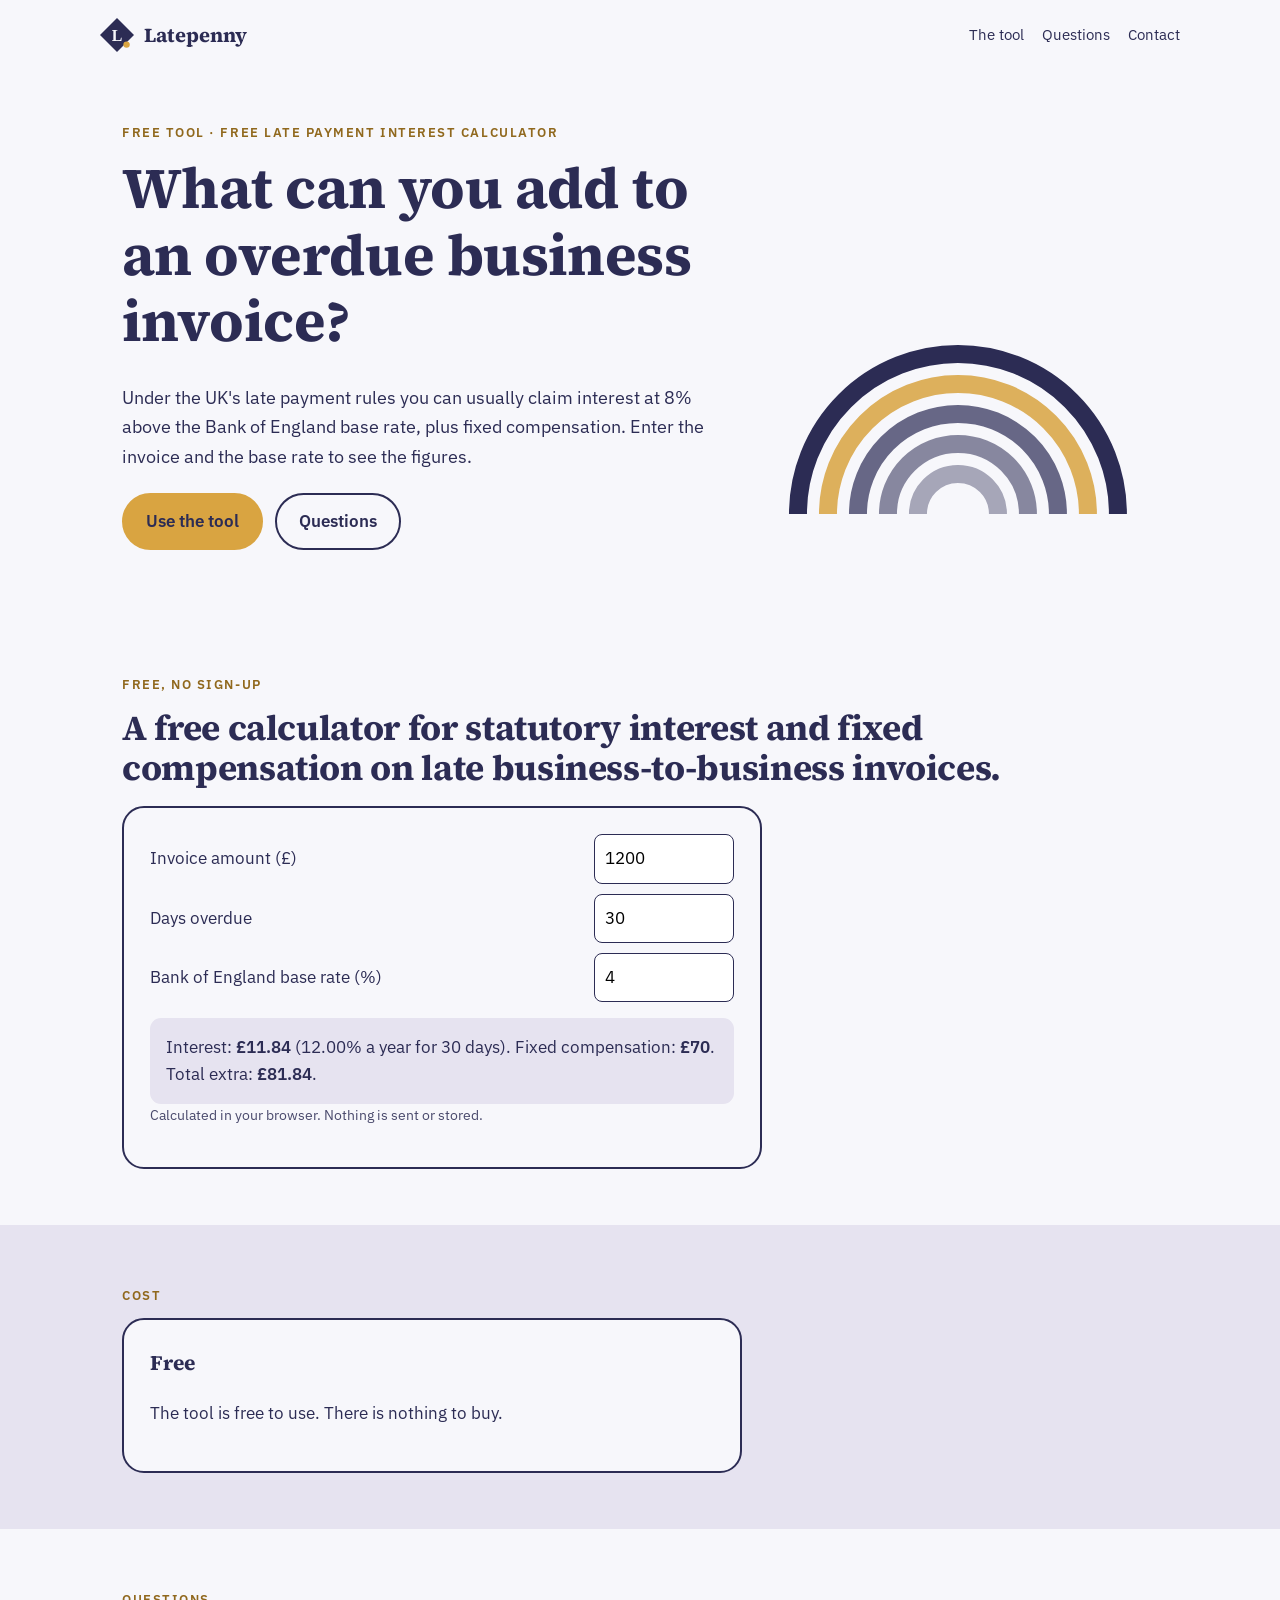
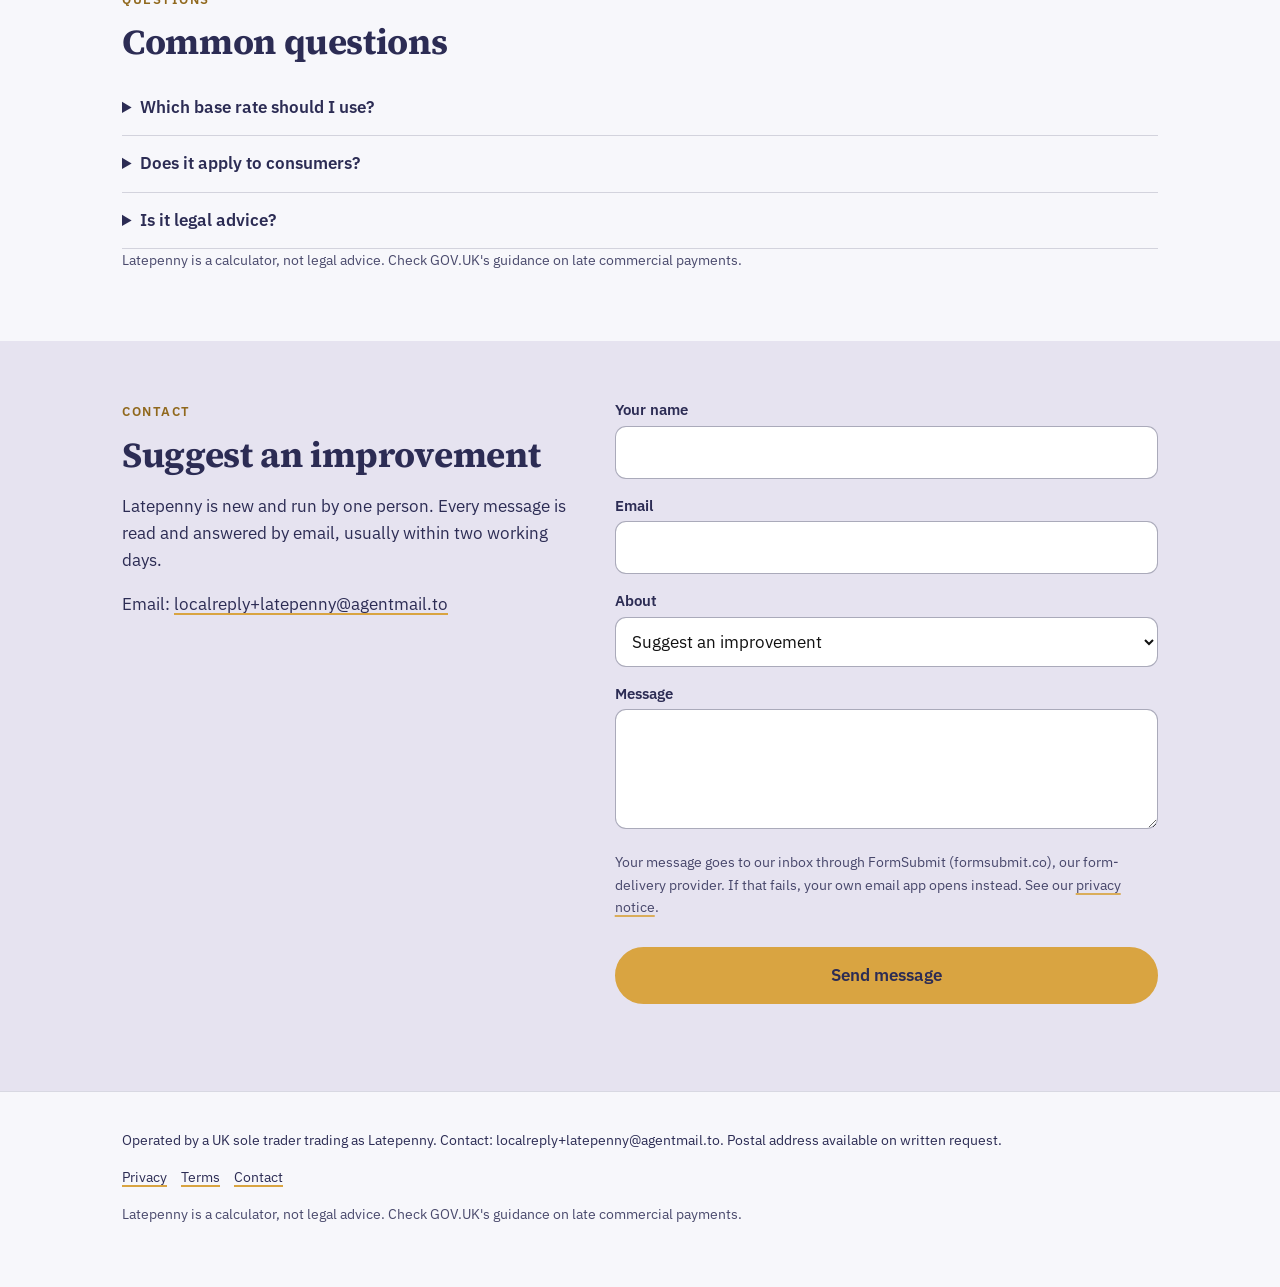
==== index.html @ 9de454ff "Publish site 2026-10-19 21:45 BST" ====
<!doctype html>
<html lang="en-GB">
<head>
<meta charset="utf-8">
<meta name="viewport" content="width=device-width, initial-scale=1">
<meta http-equiv="Content-Security-Policy" content="default-src 'self'; img-src 'self' data: https://localreplyloop.goatcounter.com; style-src 'self'; script-src 'self'; font-src 'self'; connect-src 'self' https://formsubmit.co; form-action 'self'; base-uri 'self'; object-src 'none'">
<meta name="referrer" content="strict-origin-when-cross-origin">
<title>Latepenny: What can you add to an overdue business invoice?</title>
<meta name="description" content="A free calculator for statutory interest and fixed compensation on late business-to-business invoices.">
<meta name="theme-color" content="#2C2C54">
<meta property="og:type" content="website"><meta property="og:title" content="Latepenny: What can you add to an overdue business invoice?"><meta property="og:description" content="A free calculator for statutory interest and fixed compensation on late business-to-business invoices.">
<meta property="og:image" content="https://evanturner557-del.github.io/latepenny/assets/og.png"><meta property="og:image:width" content="1200"><meta property="og:image:height" content="630">
<meta property="og:image:alt" content="Latepenny: What can you add to an overdue business invoice?"><meta property="og:site_name" content="Latepenny"><meta property="og:locale" content="en_GB">
<meta property="og:url" content="https://evanturner557-del.github.io/latepenny/"><meta name="twitter:card" content="summary_large_image">
<link rel="canonical" href="https://evanturner557-del.github.io/latepenny/">
<link rel="icon" href="assets/favicon.svg" type="image/svg+xml">
<link rel="stylesheet" href="assets/site.css">
<script src="assets/config.js"></script>
<script src="assets/analytics.js" defer></script>
<script src="_shared/kit.js" defer></script><script src="assets/tool.js" defer></script>
</head>
<body>
<a class="skip" href="#main">Skip to content</a>
<header><div class="wrap top"><a class="brand" href="./"><svg viewBox="0 0 64 64" aria-hidden="true" width="34" height="34"><path d="M32 0 64 32 32 64 0 32z" fill="#2C2C54"/><text x="32" y="43" text-anchor="middle" font-family="Georgia, serif" font-weight="700" font-size="30" fill="#F7F7FB">L</text><circle cx="50" cy="50" r="6" fill="#D9A441"/></svg>Latepenny</a><nav aria-label="Primary"><a href="#tool">The tool</a><a href="#faq">Questions</a><a href="#contact">Contact</a></nav></div></header><section class="hero"><div class="wrap"><div><span class="eyebrow">Free tool · Free late payment interest calculator</span><h1>What can you add to an overdue business invoice?</h1><p class="lede">Under the UK&#x27;s late payment rules you can usually claim interest at 8% above the Bank of England base rate, plus fixed compensation. Enter the invoice and the base rate to see the figures.</p><div class="ctas"><a class="btn" href="#tool" data-cta="hero">Use the tool</a><a class="btn ghost" href="#faq" data-cta="hero-secondary">Questions</a></div></div><div class="art"><svg viewBox="0 0 400 400" role="img" aria-label="Decorative pattern" class="motif" preserveAspectRatio="xMidYMid slice"><path d="M 40 380 A 160 160 0 0 1 360 380" fill="none" stroke="#2C2C54" stroke-width="18" stroke-opacity="1.00"/><path d="M 70 380 A 130 130 0 0 1 330 380" fill="none" stroke="#D9A441" stroke-width="18" stroke-opacity="0.85"/><path d="M 100 380 A 100 100 0 0 1 300 380" fill="none" stroke="#2C2C54" stroke-width="18" stroke-opacity="0.70"/><path d="M 130 380 A 70 70 0 0 1 270 380" fill="none" stroke="#2C2C54" stroke-width="18" stroke-opacity="0.55"/><path d="M 160 380 A 40 40 0 0 1 240 380" fill="none" stroke="#2C2C54" stroke-width="18" stroke-opacity="0.40"/></svg></div></div></section>
<main id="main">
<section id="tool"><div class="wrap"><span class="eyebrow">Free, no sign-up</span><h2>A free calculator for statutory interest and fixed compensation on late business-to-business invoices.</h2><form class="tool" id="calc" novalidate><div class="row"><label for="t-amt">Invoice amount (£)</label><input type="number" id="t-amt" data-k="amt" value="1200" step="1" min="0" inputmode="decimal"></div><div class="row"><label for="t-days">Days overdue</label><input type="number" id="t-days" data-k="days" value="30" step="1" min="0" inputmode="decimal"></div><div class="row"><label for="t-base">Bank of England base rate (%)</label><input type="number" id="t-base" data-k="base" value="4" step="0.05" min="0" inputmode="decimal"></div><div class="result" id="result" role="status" aria-live="polite"></div><p class="fine">Calculated in your browser. Nothing is sent or stored.</p></form></div></section>
<section class="tint" id="price"><div class="wrap"><span class="eyebrow">Cost</span><div class="pricebox"><p class="price">Free</p><p>The tool is free to use. There is nothing to buy.</p></div></div></section>
<section id="faq"><div class="wrap"><span class="eyebrow">Questions</span><h2>Common questions</h2><details><summary>Which base rate should I use?</summary><p>The rate in force on 30 June or 31 December before the payment was due. Check the Bank of England&#x27;s website.</p></details><details><summary>Does it apply to consumers?</summary><p>No. It&#x27;s for business-to-business invoices.</p></details><details><summary>Is it legal advice?</summary><p>No. GOV.UK&#x27;s guidance on late commercial payments is the authority.</p></details><p class="fine" style="margin-top:18px">Latepenny is a calculator, not legal advice. Check GOV.UK&#x27;s guidance on late commercial payments.</p></div></section>
<section class="tint" id="contact"><div class="wrap contact-grid"><div><span class="eyebrow">Contact</span><h2>Suggest an improvement</h2><p>Latepenny is new and run by one person. Every message is read and answered by email, usually within two working days.</p><p>Email: <a href="mailto:localreply+latepenny@agentmail.to">localreply+latepenny@agentmail.to</a></p></div><form class="form" data-contact data-formsubmit="localreply+latepenny@agentmail.to" data-email="localreply+latepenny@agentmail.to" data-subject="Latepenny enquiry" novalidate>
<div><label for="f-name">Your name</label><input id="f-name" name="name" autocomplete="name" required></div>
<div><label for="f-email">Email</label><input id="f-email" name="email" type="email" autocomplete="email" required></div>
<div><label for="f-plan">About</label><select id="f-plan" name="plan"><option value="Suggest an improvement">Suggest an improvement</option><option value="Report a mistake">Report a mistake</option><option value="Something else">Something else</option></select></div>
<div><label for="f-message">Message</label><textarea id="f-message" name="message"></textarea></div>
<p class="hint">Your message goes to our inbox through FormSubmit (formsubmit.co), our form-delivery provider. If that fails, your own email app opens instead. See our <a href="privacy.html">privacy notice</a>.</p>
<button class="btn" type="submit">Send message</button>
<p class="form-status" role="status" aria-live="polite"></p>
</form></div></section>
</main><footer><div class="wrap"><p>Operated by a UK sole trader trading as Latepenny. Contact: localreply+latepenny@agentmail.to. Postal address available on written request.</p>
<p><a href="privacy.html">Privacy</a><a href="terms.html">Terms</a><a href="./#contact">Contact</a></p>
<p class="fine">Latepenny is a calculator, not legal advice. Check GOV.UK&#x27;s guidance on late commercial payments.</p></div></footer>
</body></html>
---- assets/site.css ----
@font-face{font-family:'Source Serif 4';font-weight:700;font-style:normal;font-display:swap;src:url(fonts/source-serif-4-latin-700-normal.woff2) format('woff2')}
@font-face{font-family:'IBM Plex Sans';font-weight:400;font-style:normal;font-display:swap;src:url(fonts/ibm-plex-sans-latin-400-normal.woff2) format('woff2')}
@font-face{font-family:'IBM Plex Sans';font-weight:600;font-style:normal;font-display:swap;src:url(fonts/ibm-plex-sans-latin-600-normal.woff2) format('woff2')}
:root{--ink:#2C2C54;--paper:#F7F7FB;--acc:#D9A441;--acc-text:#90681D;--on-acc:#2C2C54;--soft:#E6E3F0;--on-ink:#F7F7FB;--r:22px;--br:999px;--head:'Source Serif 4', Georgia, serif;--body:'IBM Plex Sans', system-ui, sans-serif}
*,*::before,*::after{box-sizing:border-box}html{scroll-behavior:smooth}@media (prefers-reduced-motion:reduce){html{scroll-behavior:auto}*{transition:none!important}}
body{margin:0;font-family:var(--body);color:var(--ink);background:var(--paper);line-height:1.6;font-size:17px;-webkit-font-smoothing:antialiased}
h1,h2,h3{font-family:var(--head);line-height:1.15;margin:0 0 .5em;letter-spacing:-.01em}h1{font-size:clamp(2.1rem,5vw,3.6rem)}h2{font-size:clamp(1.5rem,3vw,2.2rem)}h3{font-size:1.15rem}
p{margin:0 0 1em}a{color:var(--ink);text-decoration-color:var(--acc);text-underline-offset:3px;text-decoration-thickness:2px}
.wrap{max-width:1080px;margin:0 auto;padding:0 22px}.skip{position:absolute;left:-999px}.skip:focus{left:12px;top:12px;background:var(--ink);color:var(--on-ink);padding:8px 12px;z-index:9}
:focus-visible{outline:3px solid var(--acc);outline-offset:2px}
.top{display:flex;align-items:center;justify-content:space-between;padding:18px 0;gap:16px}.brand{display:flex;align-items:center;gap:10px;font-family:var(--head);font-weight:700;font-size:1.25rem;text-decoration:none}
.top nav a{margin-left:18px;font-size:.95rem;text-decoration:none}.top nav a:hover{text-decoration:underline}
.btn{display:inline-block;background:var(--acc);color:var(--on-acc);padding:13px 22px;border-radius:var(--br);font-weight:600;text-decoration:none;border:2px solid var(--acc);cursor:pointer;font:inherit;font-weight:600}
.btn:hover{filter:brightness(.94)}.btn.ghost{background:transparent;color:var(--ink);border-color:var(--ink)}
.eyebrow{display:inline-block;font-size:.8rem;letter-spacing:.12em;text-transform:uppercase;font-weight:600;color:var(--acc-text);margin-bottom:12px}
.hero{padding:48px 0 64px}.hero .lede{font-size:1.15rem;max-width:40em}.ctas{display:flex;gap:12px;flex-wrap:wrap;margin-top:22px}
.motif{width:100%;height:auto;max-width:420px;display:block}
.draft{display:inline-block;background:var(--soft);border:1px dashed var(--ink);padding:3px 10px;border-radius:999px;font-size:.82rem;font-weight:600;margin-bottom:14px}
section{padding:56px 0}.tint{background:var(--soft)}
.steps{display:grid;grid-template-columns:repeat(auto-fit,minmax(220px,1fr));gap:22px;counter-reset:s}
.step{padding:22px;border-radius:var(--r);background:var(--paper);border:1px solid color-mix(in srgb,var(--ink) 14%,transparent)}
.step::before{counter-increment:s;content:"0" counter(s);font-family:var(--head);font-weight:700;color:var(--acc-text);display:block;font-size:1.4rem;margin-bottom:6px}
.points{display:grid;grid-template-columns:repeat(auto-fit,minmax(240px,1fr));gap:26px}.point h3{border-top:4px solid var(--acc);padding-top:12px}
.price{font-family:var(--head);font-size:1.3rem;font-weight:700}.pricebox{border:2px solid var(--ink);border-radius:var(--r);padding:26px;max-width:620px;background:var(--paper)}
details{border-bottom:1px solid color-mix(in srgb,var(--ink) 18%,transparent);padding:14px 0}summary{cursor:pointer;font-weight:600}details p{margin-top:10px}
.form{display:grid;gap:14px;max-width:620px}.form label{font-weight:600;font-size:.95rem;display:block;margin-bottom:4px}
.form input,.form textarea,.form select{width:100%;padding:12px;border:1.5px solid color-mix(in srgb,var(--ink) 40%,transparent);border-radius:calc(var(--r)/2);font:inherit;background:#fff;color:#111}
.form textarea{min-height:120px}.hint,.fine{font-size:.88rem;opacity:.85}.form-status{font-weight:600}
.contact-grid{display:grid;grid-template-columns:1fr 1.2fr;gap:40px}@media(max-width:800px){.contact-grid{grid-template-columns:1fr}.top nav{display:none}}
footer{padding:36px 0 48px;font-size:.9rem;border-top:1px solid color-mix(in srgb,var(--ink) 15%,transparent)}footer a{margin-right:14px}
.tool{background:var(--paper);border:2px solid var(--ink);border-radius:var(--r);padding:26px;max-width:640px}.tool .row{display:grid;grid-template-columns:1fr 140px;gap:12px;align-items:center;margin-bottom:10px}
.tool input[type=number]{padding:10px;border:1.5px solid var(--ink);border-radius:8px;font:inherit;width:100%}.result{margin-top:16px;padding:16px;background:var(--soft);border-radius:calc(var(--r)/2);min-height:3em}
.check h3{margin-top:18px}.check label{display:flex;gap:10px;align-items:flex-start;padding:6px 0}.check input{width:20px;height:20px;accent-color:var(--acc)}
.legal{max-width:760px}.legal h2{font-size:1.3rem;margin-top:1.6em}
.hero .wrap{display:grid;grid-template-columns:1.25fr .85fr;gap:48px;align-items:center}@media(max-width:800px){.hero .wrap{grid-template-columns:1fr}.hero .art{max-width:280px}}
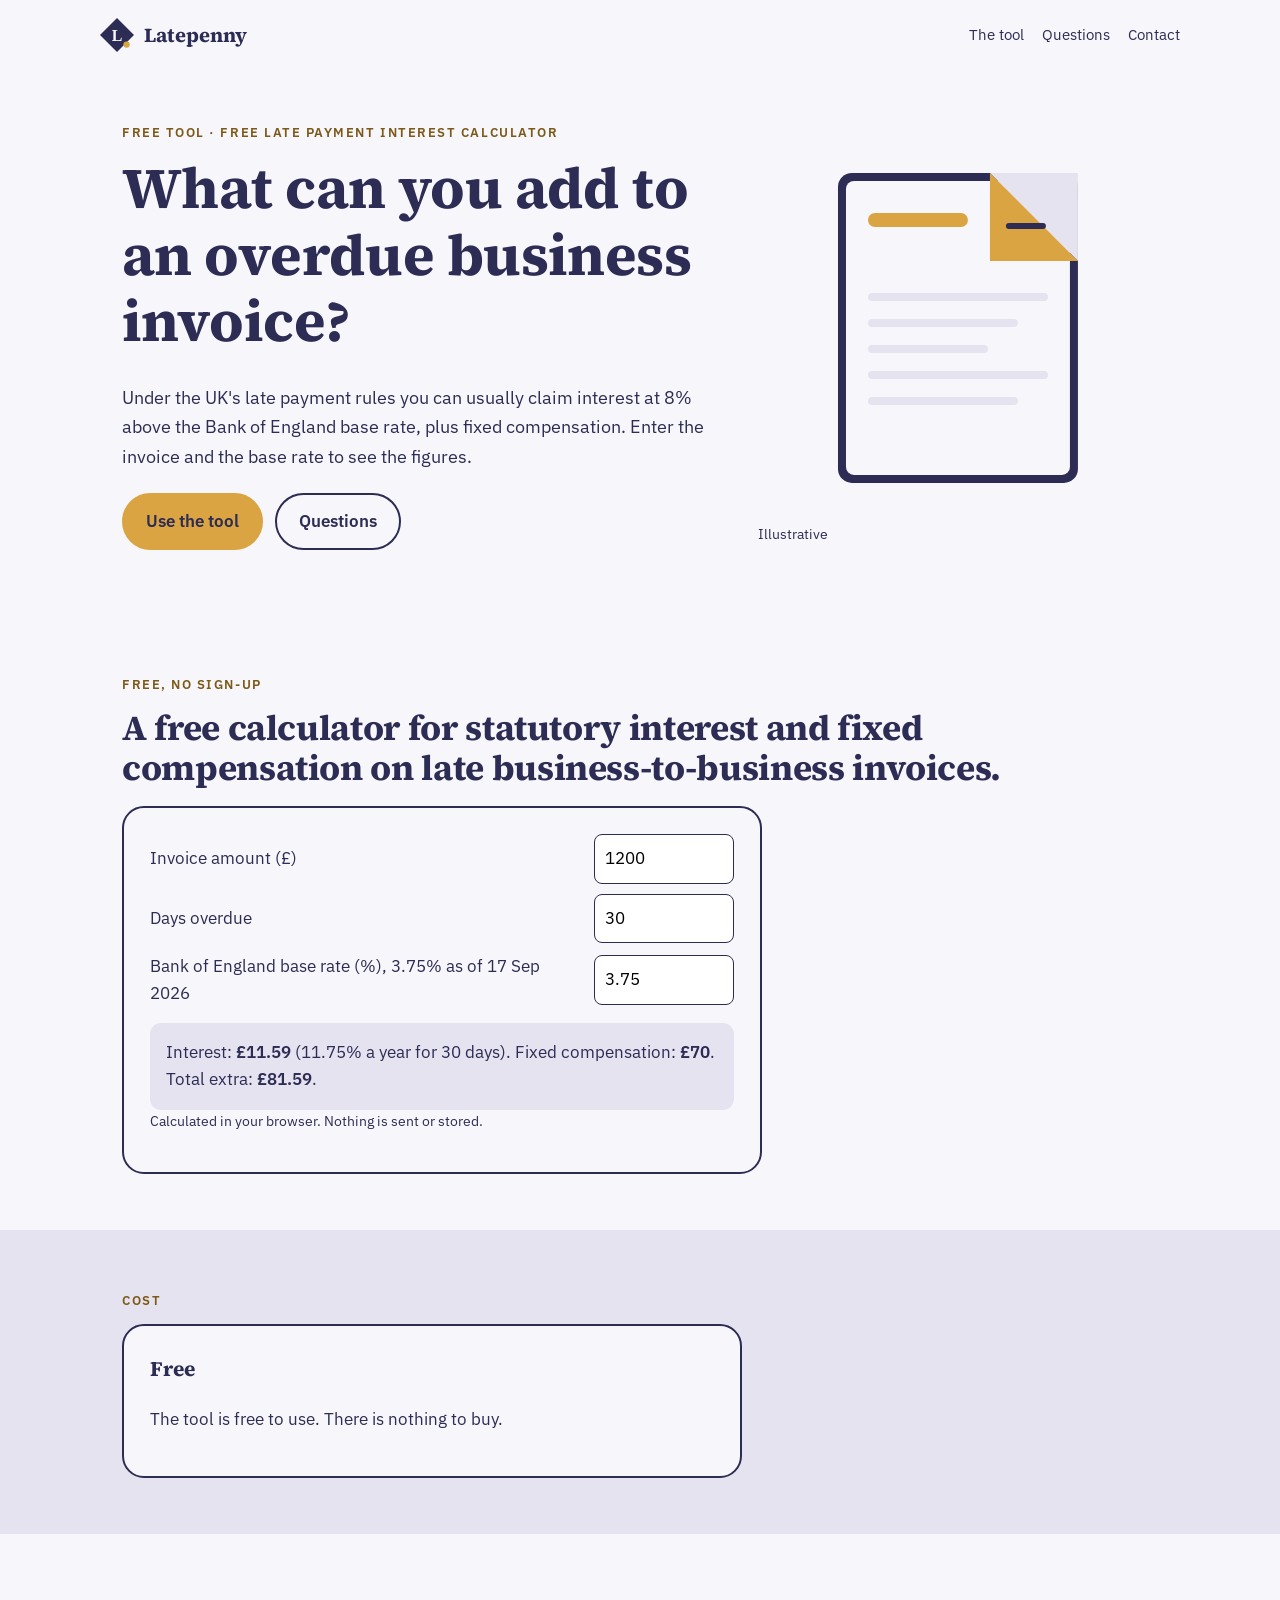
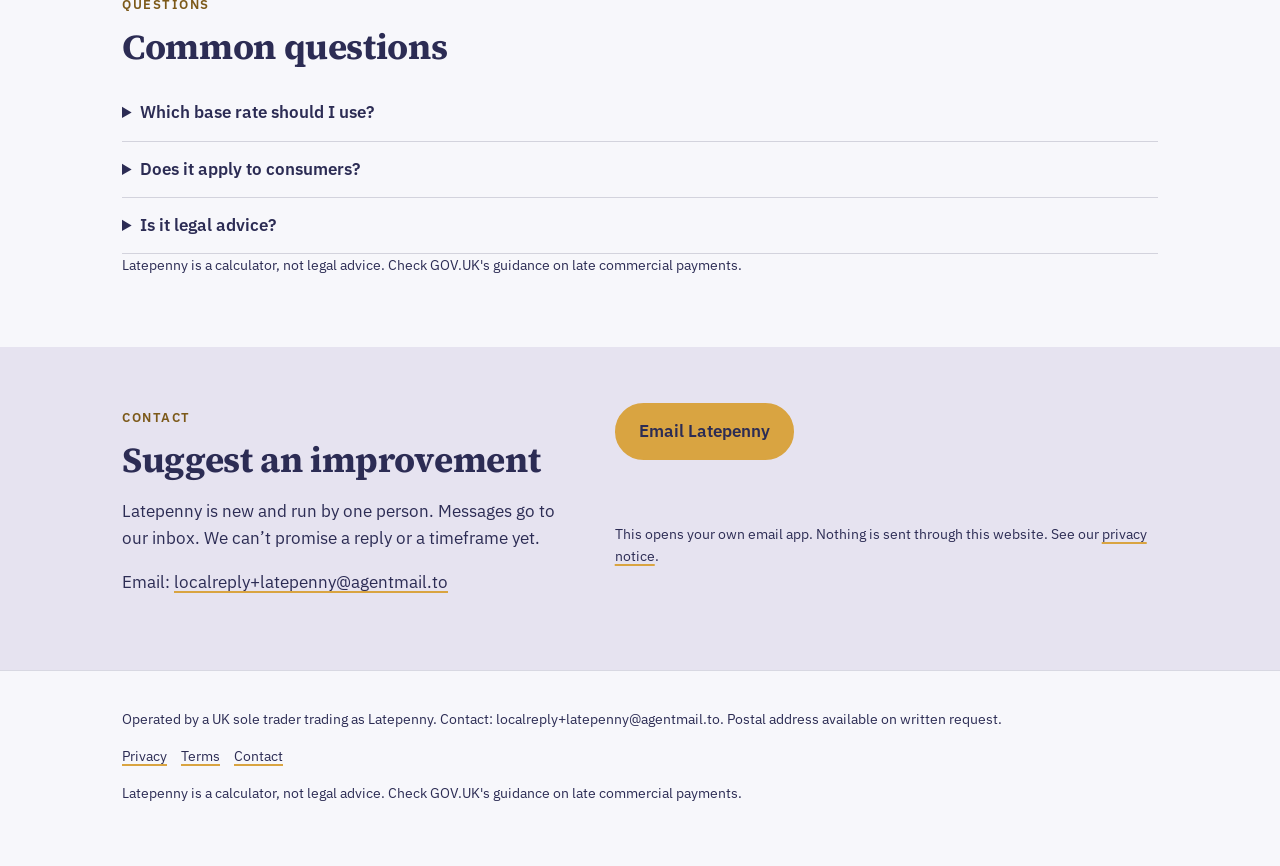
==== commit 013ff2cd: "Publish site 2026-10-21 08:27 BST" ====
--- a/index.html
+++ b/index.html
@@ -3,7 +3,7 @@
 <head>
 <meta charset="utf-8">
 <meta name="viewport" content="width=device-width, initial-scale=1">
-<meta http-equiv="Content-Security-Policy" content="default-src 'self'; img-src 'self' data: https://localreplyloop.goatcounter.com; style-src 'self'; script-src 'self'; font-src 'self'; connect-src 'self' https://formsubmit.co; form-action 'self'; base-uri 'self'; object-src 'none'">
+<meta http-equiv="Content-Security-Policy" content="default-src 'self'; img-src 'self' data: https://localreplyloop.goatcounter.com; style-src 'self'; script-src 'self'; font-src 'self'; connect-src 'self'; form-action 'self'; base-uri 'self'; object-src 'none'">
 <meta name="referrer" content="strict-origin-when-cross-origin">
 <title>Latepenny: What can you add to an overdue business invoice?</title>
 <meta name="description" content="A free calculator for statutory interest and fixed compensation on late business-to-business invoices.">
@@ -21,20 +21,13 @@
 </head>
 <body>
 <a class="skip" href="#main">Skip to content</a>
-<header><div class="wrap top"><a class="brand" href="./"><svg viewBox="0 0 64 64" aria-hidden="true" width="34" height="34"><path d="M32 0 64 32 32 64 0 32z" fill="#2C2C54"/><text x="32" y="43" text-anchor="middle" font-family="Georgia, serif" font-weight="700" font-size="30" fill="#F7F7FB">L</text><circle cx="50" cy="50" r="6" fill="#D9A441"/></svg>Latepenny</a><nav aria-label="Primary"><a href="#tool">The tool</a><a href="#faq">Questions</a><a href="#contact">Contact</a></nav></div></header><section class="hero"><div class="wrap"><div><span class="eyebrow">Free tool · Free late payment interest calculator</span><h1>What can you add to an overdue business invoice?</h1><p class="lede">Under the UK&#x27;s late payment rules you can usually claim interest at 8% above the Bank of England base rate, plus fixed compensation. Enter the invoice and the base rate to see the figures.</p><div class="ctas"><a class="btn" href="#tool" data-cta="hero">Use the tool</a><a class="btn ghost" href="#faq" data-cta="hero-secondary">Questions</a></div></div><div class="art"><svg viewBox="0 0 400 400" role="img" aria-label="Decorative pattern" class="motif" preserveAspectRatio="xMidYMid slice"><path d="M 40 380 A 160 160 0 0 1 360 380" fill="none" stroke="#2C2C54" stroke-width="18" stroke-opacity="1.00"/><path d="M 70 380 A 130 130 0 0 1 330 380" fill="none" stroke="#D9A441" stroke-width="18" stroke-opacity="0.85"/><path d="M 100 380 A 100 100 0 0 1 300 380" fill="none" stroke="#2C2C54" stroke-width="18" stroke-opacity="0.70"/><path d="M 130 380 A 70 70 0 0 1 270 380" fill="none" stroke="#2C2C54" stroke-width="18" stroke-opacity="0.55"/><path d="M 160 380 A 40 40 0 0 1 240 380" fill="none" stroke="#2C2C54" stroke-width="18" stroke-opacity="0.40"/></svg></div></div></section>
+<header><div class="wrap top"><a class="brand" href="./"><svg viewBox="0 0 64 64" aria-hidden="true" width="34" height="34"><path d="M32 0 64 32 32 64 0 32z" fill="#2C2C54"/><text x="32" y="43" text-anchor="middle" font-family="Georgia, serif" font-weight="700" font-size="30" fill="#F7F7FB">L</text><circle cx="50" cy="50" r="6" fill="#D9A441"/></svg>Latepenny</a><nav aria-label="Primary"><a href="#tool">The tool</a><a href="#faq">Questions</a><a href="#contact">Contact</a></nav></div></header>
 <main id="main">
-<section id="tool"><div class="wrap"><span class="eyebrow">Free, no sign-up</span><h2>A free calculator for statutory interest and fixed compensation on late business-to-business invoices.</h2><form class="tool" id="calc" novalidate><div class="row"><label for="t-amt">Invoice amount (£)</label><input type="number" id="t-amt" data-k="amt" value="1200" step="1" min="0" inputmode="decimal"></div><div class="row"><label for="t-days">Days overdue</label><input type="number" id="t-days" data-k="days" value="30" step="1" min="0" inputmode="decimal"></div><div class="row"><label for="t-base">Bank of England base rate (%)</label><input type="number" id="t-base" data-k="base" value="4" step="0.05" min="0" inputmode="decimal"></div><div class="result" id="result" role="status" aria-live="polite"></div><p class="fine">Calculated in your browser. Nothing is sent or stored.</p></form></div></section>
+<section class="hero"><div class="wrap"><div><span class="eyebrow">Free tool · Free late payment interest calculator</span><h1>What can you add to an overdue business invoice?</h1><p class="lede">Under the UK&#x27;s late payment rules you can usually claim interest at 8% above the Bank of England base rate, plus fixed compensation. Enter the invoice and the base rate to see the figures.</p><div class="ctas"><a class="btn" href="#tool" data-cta="hero">Use the tool</a><a class="btn ghost" href="#faq" data-cta="hero-secondary">Questions</a></div></div><figure class="art"><svg viewBox="0 0 400 400" aria-hidden="true" focusable="false" class="motif"><rect x="80" y="50" width="240" height="310" rx="14" fill="#2C2C54"/><rect x="88" y="58" width="224" height="294" rx="8" fill="#F7F7FB"/><rect x="110" y="170" width="180" height="8" rx="4" fill="#E6E3F0"/><rect x="110" y="196" width="150" height="8" rx="4" fill="#E6E3F0"/><rect x="110" y="222" width="120" height="8" rx="4" fill="#E6E3F0"/><rect x="110" y="248" width="180" height="8" rx="4" fill="#E6E3F0"/><rect x="110" y="274" width="150" height="8" rx="4" fill="#E6E3F0"/><rect x="110" y="90" width="100" height="14" rx="7" fill="#D9A441"/><path d="M232 50 h88 v88z" fill="#E6E3F0"/><path d="M232 50 v88 h88z" fill="#D9A441"/><rect x="248" y="100" width="40" height="6" rx="3" fill="#2C2C54"/></svg><figcaption class="fine">Illustrative</figcaption></figure></div></section>
+<section id="tool"><div class="wrap"><span class="eyebrow">Free, no sign-up</span><h2>A free calculator for statutory interest and fixed compensation on late business-to-business invoices.</h2><form class="tool" id="calc" novalidate><div class="row"><label for="t-amt">Invoice amount (£)</label><input type="number" id="t-amt" data-k="amt" value="1200" step="1" min="0" inputmode="decimal"></div><div class="row"><label for="t-days">Days overdue</label><input type="number" id="t-days" data-k="days" value="30" step="1" min="0" inputmode="decimal"></div><div class="row"><label for="t-base">Bank of England base rate (%), 3.75% as of 17 Sep 2026</label><input type="number" id="t-base" data-k="base" value="3.75" step="0.05" min="0" inputmode="decimal"></div><div class="result" id="result" role="status" aria-live="polite"></div><p class="fine">Calculated in your browser. Nothing is sent or stored.</p></form></div></section>
 <section class="tint" id="price"><div class="wrap"><span class="eyebrow">Cost</span><div class="pricebox"><p class="price">Free</p><p>The tool is free to use. There is nothing to buy.</p></div></div></section>
-<section id="faq"><div class="wrap"><span class="eyebrow">Questions</span><h2>Common questions</h2><details><summary>Which base rate should I use?</summary><p>The rate in force on 30 June or 31 December before the payment was due. Check the Bank of England&#x27;s website.</p></details><details><summary>Does it apply to consumers?</summary><p>No. It&#x27;s for business-to-business invoices.</p></details><details><summary>Is it legal advice?</summary><p>No. GOV.UK&#x27;s guidance on late commercial payments is the authority.</p></details><p class="fine" style="margin-top:18px">Latepenny is a calculator, not legal advice. Check GOV.UK&#x27;s guidance on late commercial payments.</p></div></section>
-<section class="tint" id="contact"><div class="wrap contact-grid"><div><span class="eyebrow">Contact</span><h2>Suggest an improvement</h2><p>Latepenny is new and run by one person. Every message is read and answered by email, usually within two working days.</p><p>Email: <a href="mailto:localreply+latepenny@agentmail.to">localreply+latepenny@agentmail.to</a></p></div><form class="form" data-contact data-formsubmit="localreply+latepenny@agentmail.to" data-email="localreply+latepenny@agentmail.to" data-subject="Latepenny enquiry" novalidate>
-<div><label for="f-name">Your name</label><input id="f-name" name="name" autocomplete="name" required></div>
-<div><label for="f-email">Email</label><input id="f-email" name="email" type="email" autocomplete="email" required></div>
-<div><label for="f-plan">About</label><select id="f-plan" name="plan"><option value="Suggest an improvement">Suggest an improvement</option><option value="Report a mistake">Report a mistake</option><option value="Something else">Something else</option></select></div>
-<div><label for="f-message">Message</label><textarea id="f-message" name="message"></textarea></div>
-<p class="hint">Your message goes to our inbox through FormSubmit (formsubmit.co), our form-delivery provider. If that fails, your own email app opens instead. See our <a href="privacy.html">privacy notice</a>.</p>
-<button class="btn" type="submit">Send message</button>
-<p class="form-status" role="status" aria-live="polite"></p>
-</form></div></section>
+<section id="faq"><div class="wrap"><span class="eyebrow">Questions</span><h2>Common questions</h2><details><summary>Which base rate should I use?</summary><p>The rate in force on 30 June or 31 December before the payment was due. Bank Rate was 3.75% as of the Bank of England&#x27;s 17 September 2026 decision (checked 21 October 2026); check the Bank of England&#x27;s website for the current figure.</p></details><details><summary>Does it apply to consumers?</summary><p>No. It&#x27;s for business-to-business invoices.</p></details><details><summary>Is it legal advice?</summary><p>No. GOV.UK&#x27;s guidance on late commercial payments is the authority.</p></details><p class="fine" style="margin-top:18px">Latepenny is a calculator, not legal advice. Check GOV.UK&#x27;s guidance on late commercial payments.</p></div></section>
+<section class="tint" id="contact"><div class="wrap contact-grid"><div><span class="eyebrow">Contact</span><h2>Suggest an improvement</h2><p>Latepenny is new and run by one person. Messages go to our inbox. We can’t promise a reply or a timeframe yet.</p><p>Email: <a href="mailto:localreply+latepenny@agentmail.to">localreply+latepenny@agentmail.to</a></p></div><div class="form contact-mail"><p><a class="btn" href="mailto:localreply+latepenny@agentmail.to?subject=%5BLatepenny%5D%20Enquiry" data-cta="enquire">Email Latepenny</a></p><p class="hint">This opens your own email app. Nothing is sent through this website. See our <a href="privacy.html">privacy notice</a>.</p></div></div></section>
 </main><footer><div class="wrap"><p>Operated by a UK sole trader trading as Latepenny. Contact: localreply+latepenny@agentmail.to. Postal address available on written request.</p>
 <p><a href="privacy.html">Privacy</a><a href="terms.html">Terms</a><a href="./#contact">Contact</a></p>
 <p class="fine">Latepenny is a calculator, not legal advice. Check GOV.UK&#x27;s guidance on late commercial payments.</p></div></footer>
--- a/assets/site.css
+++ b/assets/site.css
@@ -1,7 +1,7 @@
 @font-face{font-family:'Source Serif 4';font-weight:700;font-style:normal;font-display:swap;src:url(fonts/source-serif-4-latin-700-normal.woff2) format('woff2')}
 @font-face{font-family:'IBM Plex Sans';font-weight:400;font-style:normal;font-display:swap;src:url(fonts/ibm-plex-sans-latin-400-normal.woff2) format('woff2')}
 @font-face{font-family:'IBM Plex Sans';font-weight:600;font-style:normal;font-display:swap;src:url(fonts/ibm-plex-sans-latin-600-normal.woff2) format('woff2')}
-:root{--ink:#2C2C54;--paper:#F7F7FB;--acc:#D9A441;--acc-text:#90681D;--on-acc:#2C2C54;--soft:#E6E3F0;--on-ink:#F7F7FB;--r:22px;--br:999px;--head:'Source Serif 4', Georgia, serif;--body:'IBM Plex Sans', system-ui, sans-serif}
+:root{--ink:#2C2C54;--paper:#F7F7FB;--acc:#D9A441;--acc-text:#7C5919;--on-acc:#2C2C54;--acc-btn:#D9A441;--soft:#E6E3F0;--on-ink:#F7F7FB;--r:22px;--br:999px;--head:'Source Serif 4', Georgia, serif;--body:'IBM Plex Sans', system-ui, sans-serif}
 *,*::before,*::after{box-sizing:border-box}html{scroll-behavior:smooth}@media (prefers-reduced-motion:reduce){html{scroll-behavior:auto}*{transition:none!important}}
 body{margin:0;font-family:var(--body);color:var(--ink);background:var(--paper);line-height:1.6;font-size:17px;-webkit-font-smoothing:antialiased}
 h1,h2,h3{font-family:var(--head);line-height:1.15;margin:0 0 .5em;letter-spacing:-.01em}h1{font-size:clamp(2.1rem,5vw,3.6rem)}h2{font-size:clamp(1.5rem,3vw,2.2rem)}h3{font-size:1.15rem}
@@ -10,11 +10,11 @@
 :focus-visible{outline:3px solid var(--acc);outline-offset:2px}
 .top{display:flex;align-items:center;justify-content:space-between;padding:18px 0;gap:16px}.brand{display:flex;align-items:center;gap:10px;font-family:var(--head);font-weight:700;font-size:1.25rem;text-decoration:none}
 .top nav a{margin-left:18px;font-size:.95rem;text-decoration:none}.top nav a:hover{text-decoration:underline}
-.btn{display:inline-block;background:var(--acc);color:var(--on-acc);padding:13px 22px;border-radius:var(--br);font-weight:600;text-decoration:none;border:2px solid var(--acc);cursor:pointer;font:inherit;font-weight:600}
-.btn:hover{filter:brightness(.94)}.btn.ghost{background:transparent;color:var(--ink);border-color:var(--ink)}
+.btn{display:inline-block;background:var(--acc-btn);color:var(--on-acc);padding:13px 22px;border-radius:var(--br);font-weight:600;text-decoration:none;border:2px solid var(--acc-btn);cursor:pointer;font:inherit;font-weight:600}
+.btn:hover{filter:none;box-shadow:inset 0 0 0 2px currentColor}.btn.ghost{background:transparent;color:var(--ink);border-color:var(--ink)}
 .eyebrow{display:inline-block;font-size:.8rem;letter-spacing:.12em;text-transform:uppercase;font-weight:600;color:var(--acc-text);margin-bottom:12px}
 .hero{padding:48px 0 64px}.hero .lede{font-size:1.15rem;max-width:40em}.ctas{display:flex;gap:12px;flex-wrap:wrap;margin-top:22px}
-.motif{width:100%;height:auto;max-width:420px;display:block}
+.motif{width:100%;height:auto;max-width:420px;display:block}.art{margin:0}
 .draft{display:inline-block;background:var(--soft);border:1px dashed var(--ink);padding:3px 10px;border-radius:999px;font-size:.82rem;font-weight:600;margin-bottom:14px}
 section{padding:56px 0}.tint{background:var(--soft)}
 .steps{display:grid;grid-template-columns:repeat(auto-fit,minmax(220px,1fr));gap:22px;counter-reset:s}
@@ -25,11 +25,11 @@
 details{border-bottom:1px solid color-mix(in srgb,var(--ink) 18%,transparent);padding:14px 0}summary{cursor:pointer;font-weight:600}details p{margin-top:10px}
 .form{display:grid;gap:14px;max-width:620px}.form label{font-weight:600;font-size:.95rem;display:block;margin-bottom:4px}
 .form input,.form textarea,.form select{width:100%;padding:12px;border:1.5px solid color-mix(in srgb,var(--ink) 40%,transparent);border-radius:calc(var(--r)/2);font:inherit;background:#fff;color:#111}
-.form textarea{min-height:120px}.hint,.fine{font-size:.88rem;opacity:.85}.form-status{font-weight:600}
-.contact-grid{display:grid;grid-template-columns:1fr 1.2fr;gap:40px}@media(max-width:800px){.contact-grid{grid-template-columns:1fr}.top nav{display:none}}
+.form textarea{min-height:120px}.hint,.fine{font-size:.88rem}.form-status{font-weight:600}
+.contact-grid{display:grid;grid-template-columns:1fr 1.2fr;gap:40px}@media(max-width:800px){.contact-grid{grid-template-columns:1fr}.top nav a:not([href="#contact"]){display:none}.top nav a{margin-left:0;padding:10px 0;font-weight:600}}
 footer{padding:36px 0 48px;font-size:.9rem;border-top:1px solid color-mix(in srgb,var(--ink) 15%,transparent)}footer a{margin-right:14px}
 .tool{background:var(--paper);border:2px solid var(--ink);border-radius:var(--r);padding:26px;max-width:640px}.tool .row{display:grid;grid-template-columns:1fr 140px;gap:12px;align-items:center;margin-bottom:10px}
 .tool input[type=number]{padding:10px;border:1.5px solid var(--ink);border-radius:8px;font:inherit;width:100%}.result{margin-top:16px;padding:16px;background:var(--soft);border-radius:calc(var(--r)/2);min-height:3em}
 .check h3{margin-top:18px}.check label{display:flex;gap:10px;align-items:flex-start;padding:6px 0}.check input{width:20px;height:20px;accent-color:var(--acc)}
 .legal{max-width:760px}.legal h2{font-size:1.3rem;margin-top:1.6em}
-.hero .wrap{display:grid;grid-template-columns:1.25fr .85fr;gap:48px;align-items:center}@media(max-width:800px){.hero .wrap{grid-template-columns:1fr}.hero .art{max-width:280px}}
+.hero .wrap{display:grid;grid-template-columns:1.25fr .85fr;gap:48px;align-items:center}@media(max-width:800px){.hero .wrap{grid-template-columns:1fr}.hero .art{max-width:180px;margin-top:-8px}}
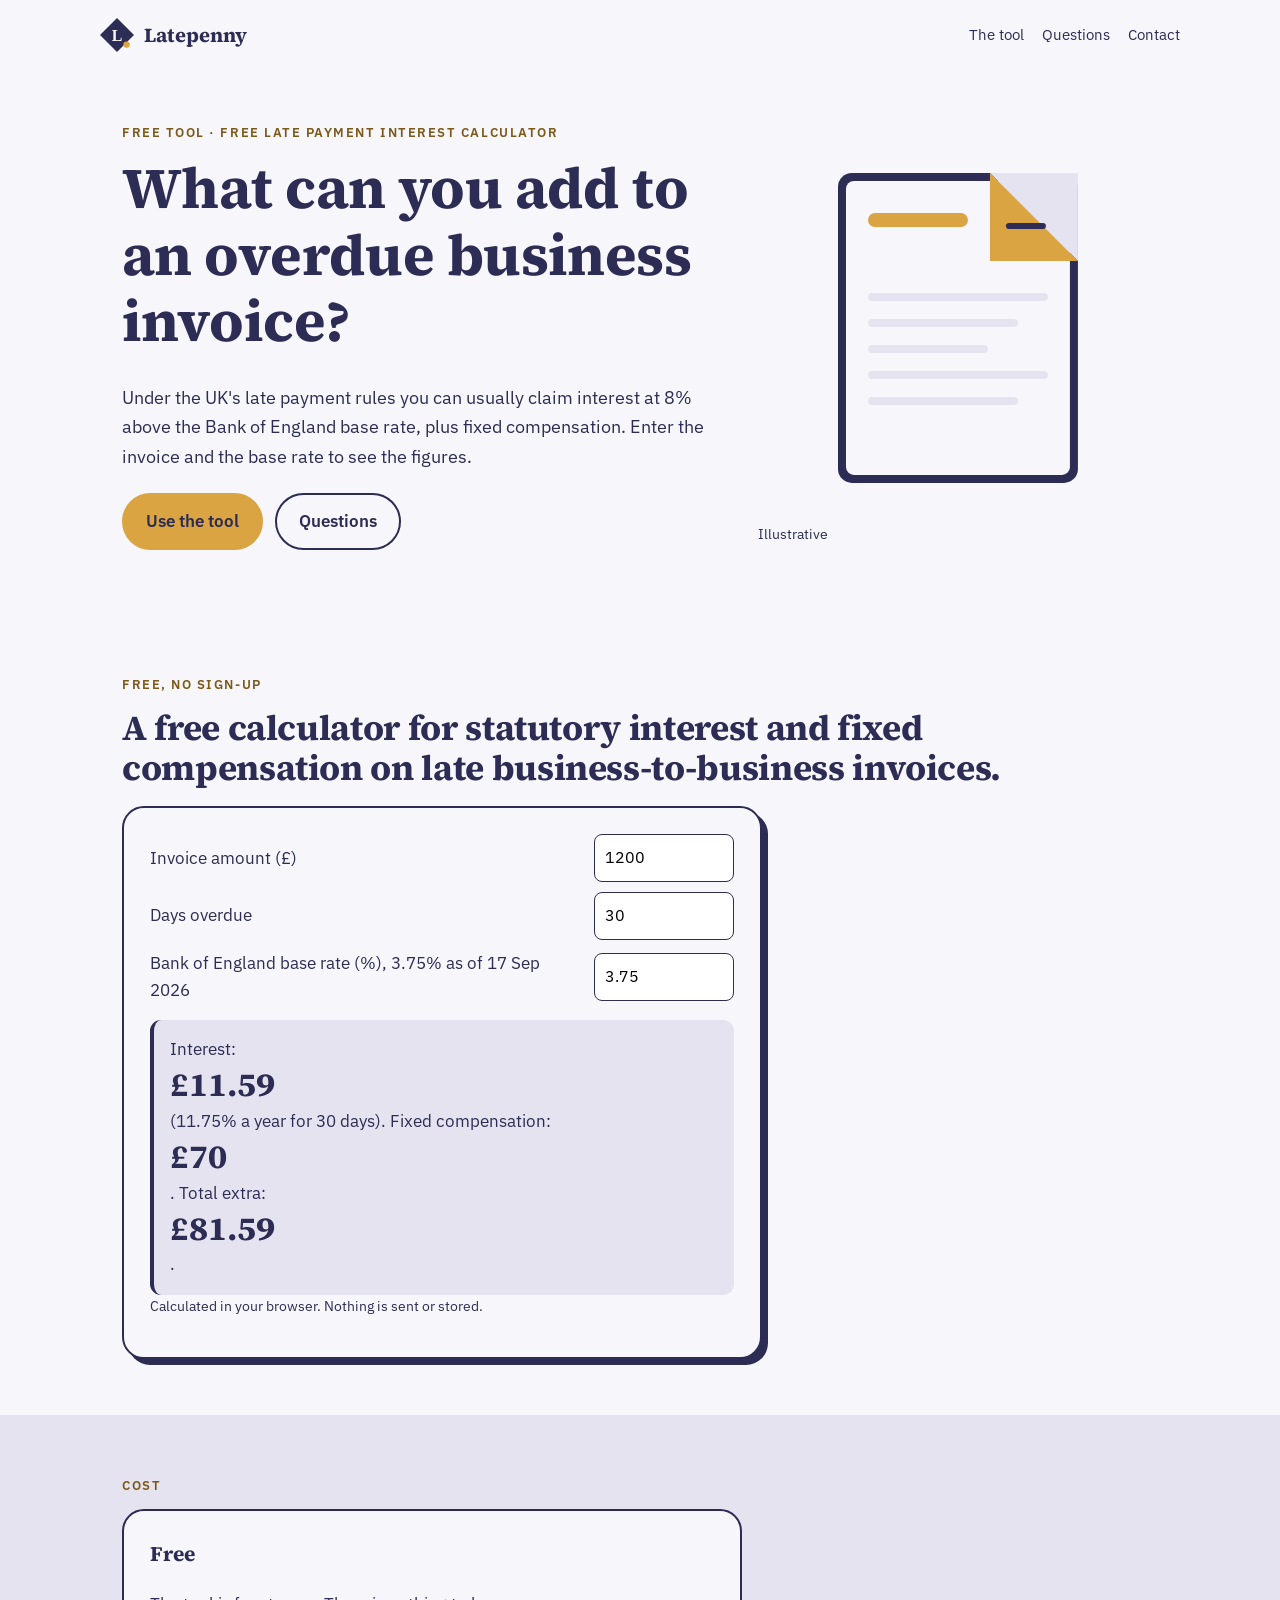
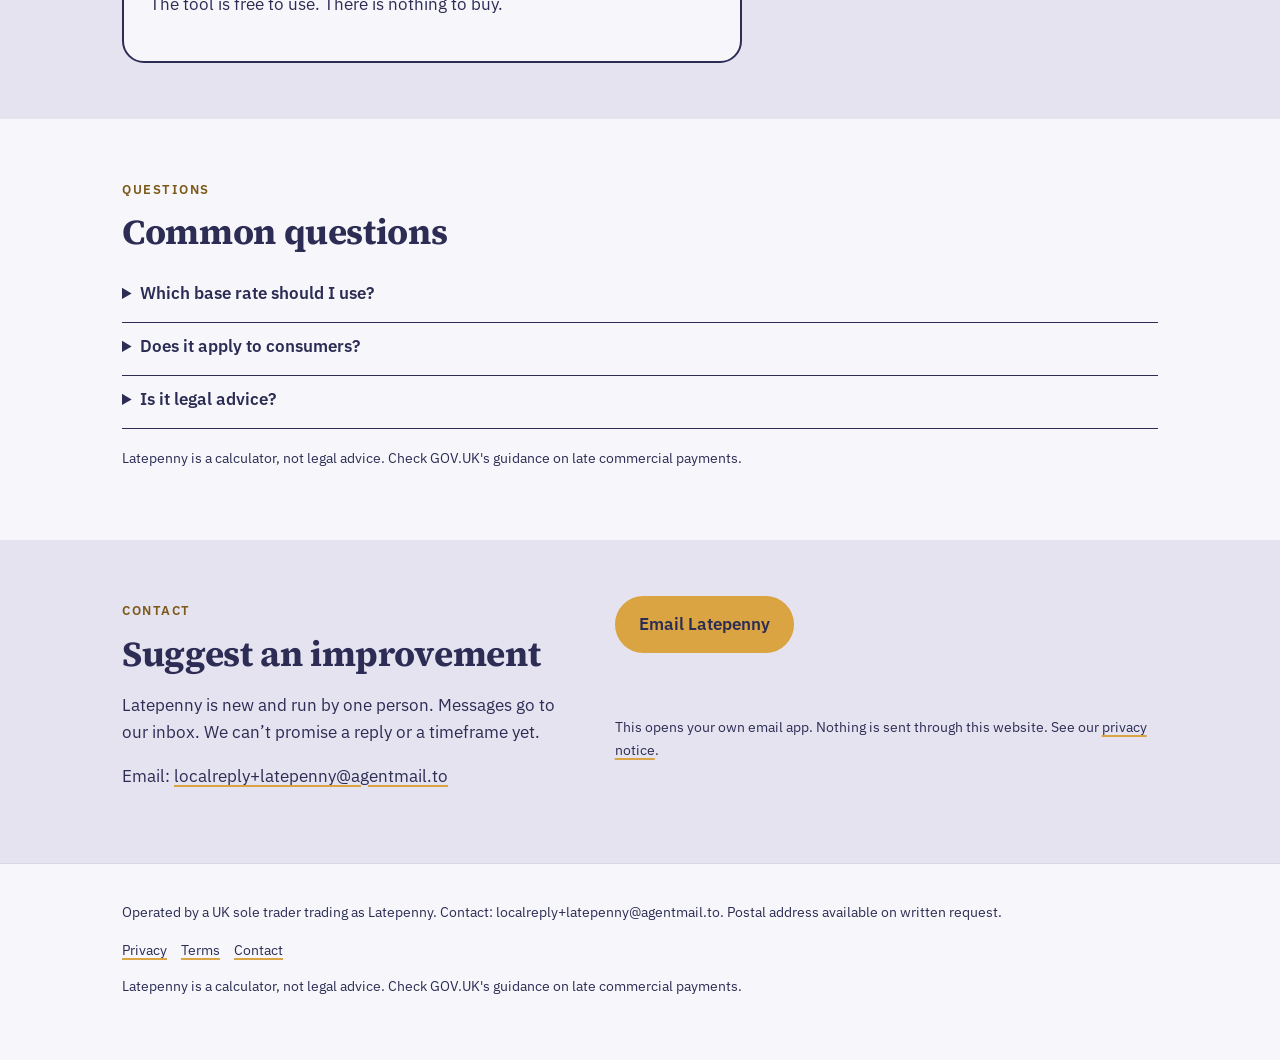
==== commit f3267b1e: "Polish: prominent result card, 44px inputs, focus states, CSP-safe (no inline style)" ====
--- a/index.html
+++ b/index.html
@@ -26,7 +26,7 @@
 <section class="hero"><div class="wrap"><div><span class="eyebrow">Free tool · Free late payment interest calculator</span><h1>What can you add to an overdue business invoice?</h1><p class="lede">Under the UK&#x27;s late payment rules you can usually claim interest at 8% above the Bank of England base rate, plus fixed compensation. Enter the invoice and the base rate to see the figures.</p><div class="ctas"><a class="btn" href="#tool" data-cta="hero">Use the tool</a><a class="btn ghost" href="#faq" data-cta="hero-secondary">Questions</a></div></div><figure class="art"><svg viewBox="0 0 400 400" aria-hidden="true" focusable="false" class="motif"><rect x="80" y="50" width="240" height="310" rx="14" fill="#2C2C54"/><rect x="88" y="58" width="224" height="294" rx="8" fill="#F7F7FB"/><rect x="110" y="170" width="180" height="8" rx="4" fill="#E6E3F0"/><rect x="110" y="196" width="150" height="8" rx="4" fill="#E6E3F0"/><rect x="110" y="222" width="120" height="8" rx="4" fill="#E6E3F0"/><rect x="110" y="248" width="180" height="8" rx="4" fill="#E6E3F0"/><rect x="110" y="274" width="150" height="8" rx="4" fill="#E6E3F0"/><rect x="110" y="90" width="100" height="14" rx="7" fill="#D9A441"/><path d="M232 50 h88 v88z" fill="#E6E3F0"/><path d="M232 50 v88 h88z" fill="#D9A441"/><rect x="248" y="100" width="40" height="6" rx="3" fill="#2C2C54"/></svg><figcaption class="fine">Illustrative</figcaption></figure></div></section>
 <section id="tool"><div class="wrap"><span class="eyebrow">Free, no sign-up</span><h2>A free calculator for statutory interest and fixed compensation on late business-to-business invoices.</h2><form class="tool" id="calc" novalidate><div class="row"><label for="t-amt">Invoice amount (£)</label><input type="number" id="t-amt" data-k="amt" value="1200" step="1" min="0" inputmode="decimal"></div><div class="row"><label for="t-days">Days overdue</label><input type="number" id="t-days" data-k="days" value="30" step="1" min="0" inputmode="decimal"></div><div class="row"><label for="t-base">Bank of England base rate (%), 3.75% as of 17 Sep 2026</label><input type="number" id="t-base" data-k="base" value="3.75" step="0.05" min="0" inputmode="decimal"></div><div class="result" id="result" role="status" aria-live="polite"></div><p class="fine">Calculated in your browser. Nothing is sent or stored.</p></form></div></section>
 <section class="tint" id="price"><div class="wrap"><span class="eyebrow">Cost</span><div class="pricebox"><p class="price">Free</p><p>The tool is free to use. There is nothing to buy.</p></div></div></section>
-<section id="faq"><div class="wrap"><span class="eyebrow">Questions</span><h2>Common questions</h2><details><summary>Which base rate should I use?</summary><p>The rate in force on 30 June or 31 December before the payment was due. Bank Rate was 3.75% as of the Bank of England&#x27;s 17 September 2026 decision (checked 21 October 2026); check the Bank of England&#x27;s website for the current figure.</p></details><details><summary>Does it apply to consumers?</summary><p>No. It&#x27;s for business-to-business invoices.</p></details><details><summary>Is it legal advice?</summary><p>No. GOV.UK&#x27;s guidance on late commercial payments is the authority.</p></details><p class="fine" style="margin-top:18px">Latepenny is a calculator, not legal advice. Check GOV.UK&#x27;s guidance on late commercial payments.</p></div></section>
+<section id="faq"><div class="wrap"><span class="eyebrow">Questions</span><h2>Common questions</h2><details><summary>Which base rate should I use?</summary><p>The rate in force on 30 June or 31 December before the payment was due. Bank Rate was 3.75% as of the Bank of England&#x27;s 17 September 2026 decision (checked 21 October 2026); check the Bank of England&#x27;s website for the current figure.</p></details><details><summary>Does it apply to consumers?</summary><p>No. It&#x27;s for business-to-business invoices.</p></details><details><summary>Is it legal advice?</summary><p>No. GOV.UK&#x27;s guidance on late commercial payments is the authority.</p></details><p class="fine mt">Latepenny is a calculator, not legal advice. Check GOV.UK&#x27;s guidance on late commercial payments.</p></div></section>
 <section class="tint" id="contact"><div class="wrap contact-grid"><div><span class="eyebrow">Contact</span><h2>Suggest an improvement</h2><p>Latepenny is new and run by one person. Messages go to our inbox. We can’t promise a reply or a timeframe yet.</p><p>Email: <a href="mailto:localreply+latepenny@agentmail.to">localreply+latepenny@agentmail.to</a></p></div><div class="form contact-mail"><p><a class="btn" href="mailto:localreply+latepenny@agentmail.to?subject=%5BLatepenny%5D%20Enquiry" data-cta="enquire">Email Latepenny</a></p><p class="hint">This opens your own email app. Nothing is sent through this website. See our <a href="privacy.html">privacy notice</a>.</p></div></div></section>
 </main><footer><div class="wrap"><p>Operated by a UK sole trader trading as Latepenny. Contact: localreply+latepenny@agentmail.to. Postal address available on written request.</p>
 <p><a href="privacy.html">Privacy</a><a href="terms.html">Terms</a><a href="./#contact">Contact</a></p>
--- a/assets/site.css
+++ b/assets/site.css
@@ -33,3 +33,12 @@
 .check h3{margin-top:18px}.check label{display:flex;gap:10px;align-items:flex-start;padding:6px 0}.check input{width:20px;height:20px;accent-color:var(--acc)}
 .legal{max-width:760px}.legal h2{font-size:1.3rem;margin-top:1.6em}
 .hero .wrap{display:grid;grid-template-columns:1.25fr .85fr;gap:48px;align-items:center}@media(max-width:800px){.hero .wrap{grid-template-columns:1fr}.hero .art{max-width:180px;margin-top:-8px}}
+/* polish 2026-11-08 */
+.mt{margin-top:18px}
+.tool{box-shadow:6px 6px 0 var(--ink)}
+.tool input[type=number],.tool input,.tool select{font-size:16px;min-height:44px}
+.tool input:focus-visible,.tool select:focus-visible{outline:3px solid var(--ink);outline-offset:2px}
+.result{border-left:4px solid var(--ink)}
+.result strong{display:block;font-family:var(--head);font-size:clamp(1.6rem,6vw,2.1rem);line-height:1.15;margin:2px 0 4px}
+details{border-bottom:1px solid currentColor;padding:10px 0}details summary{cursor:pointer;min-height:32px}
+@media(max-width:420px){.tool{padding:18px}.tool .row{grid-template-columns:1fr}}
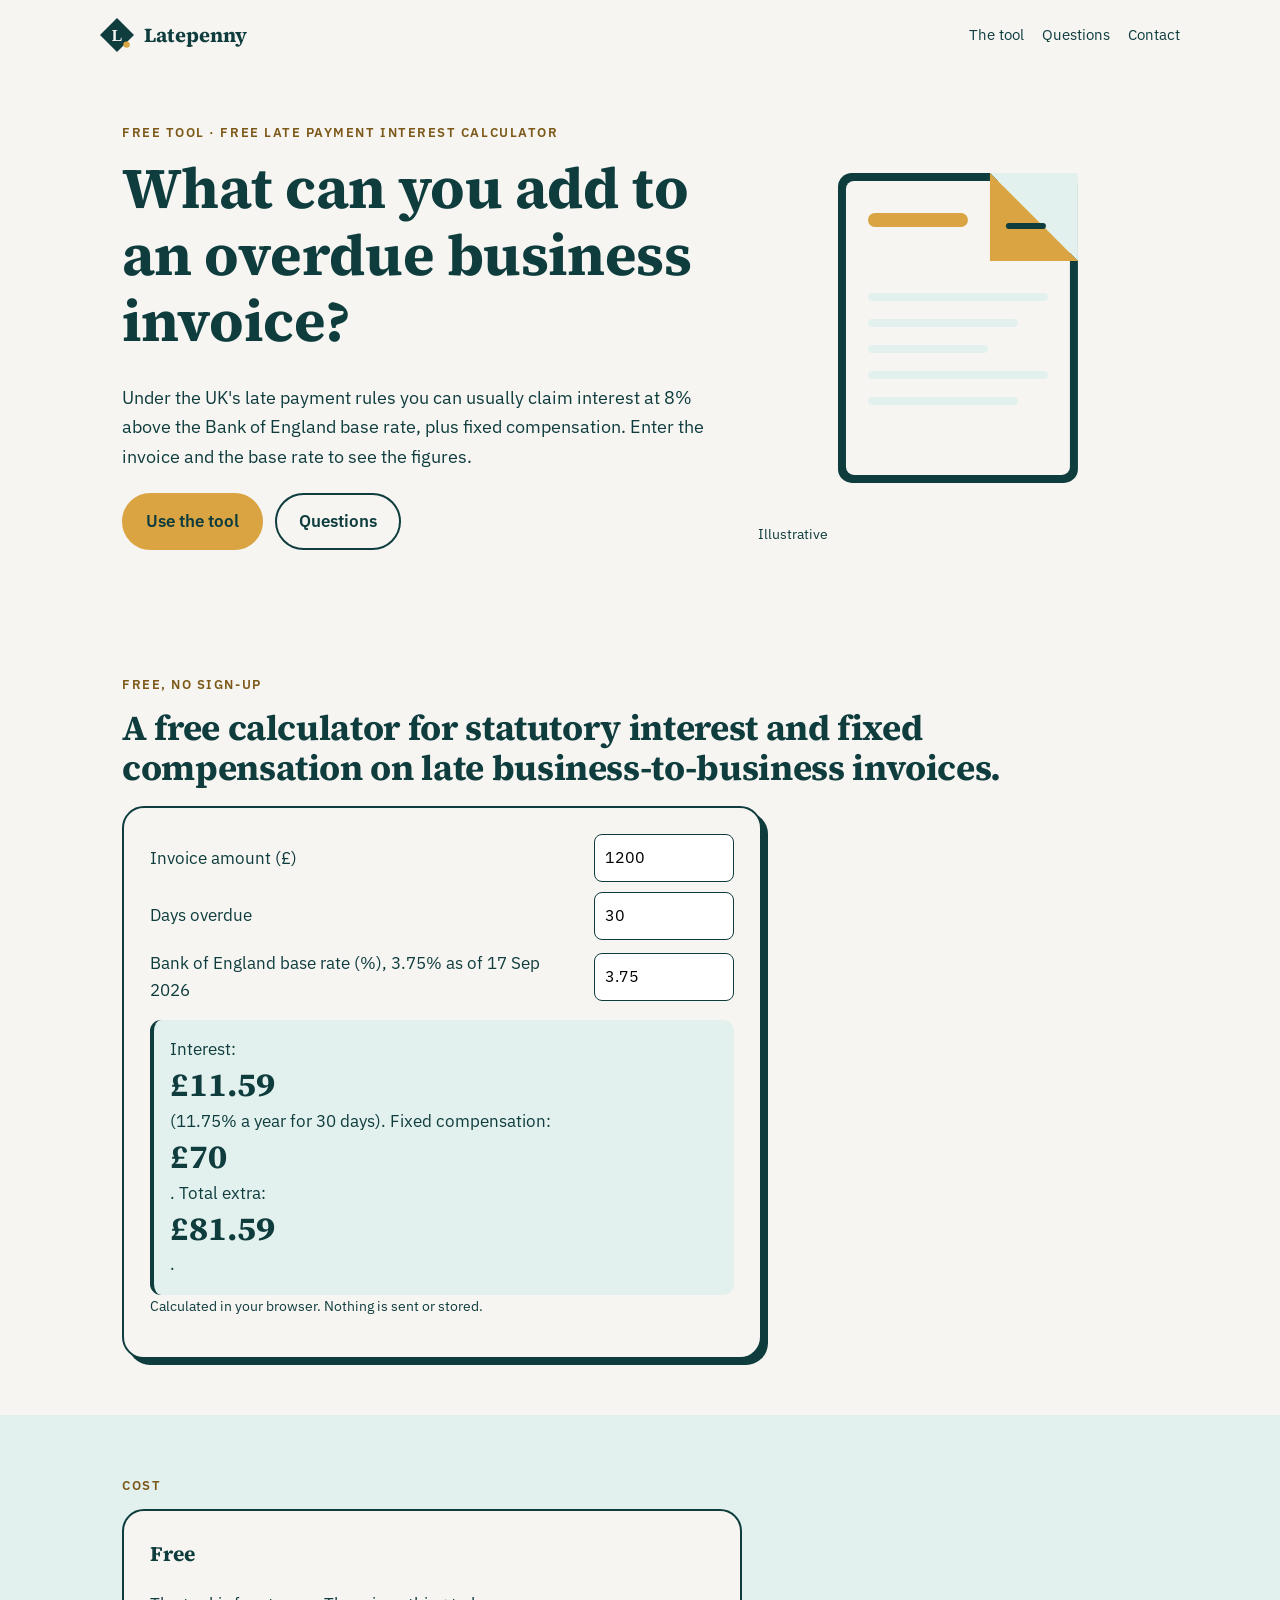
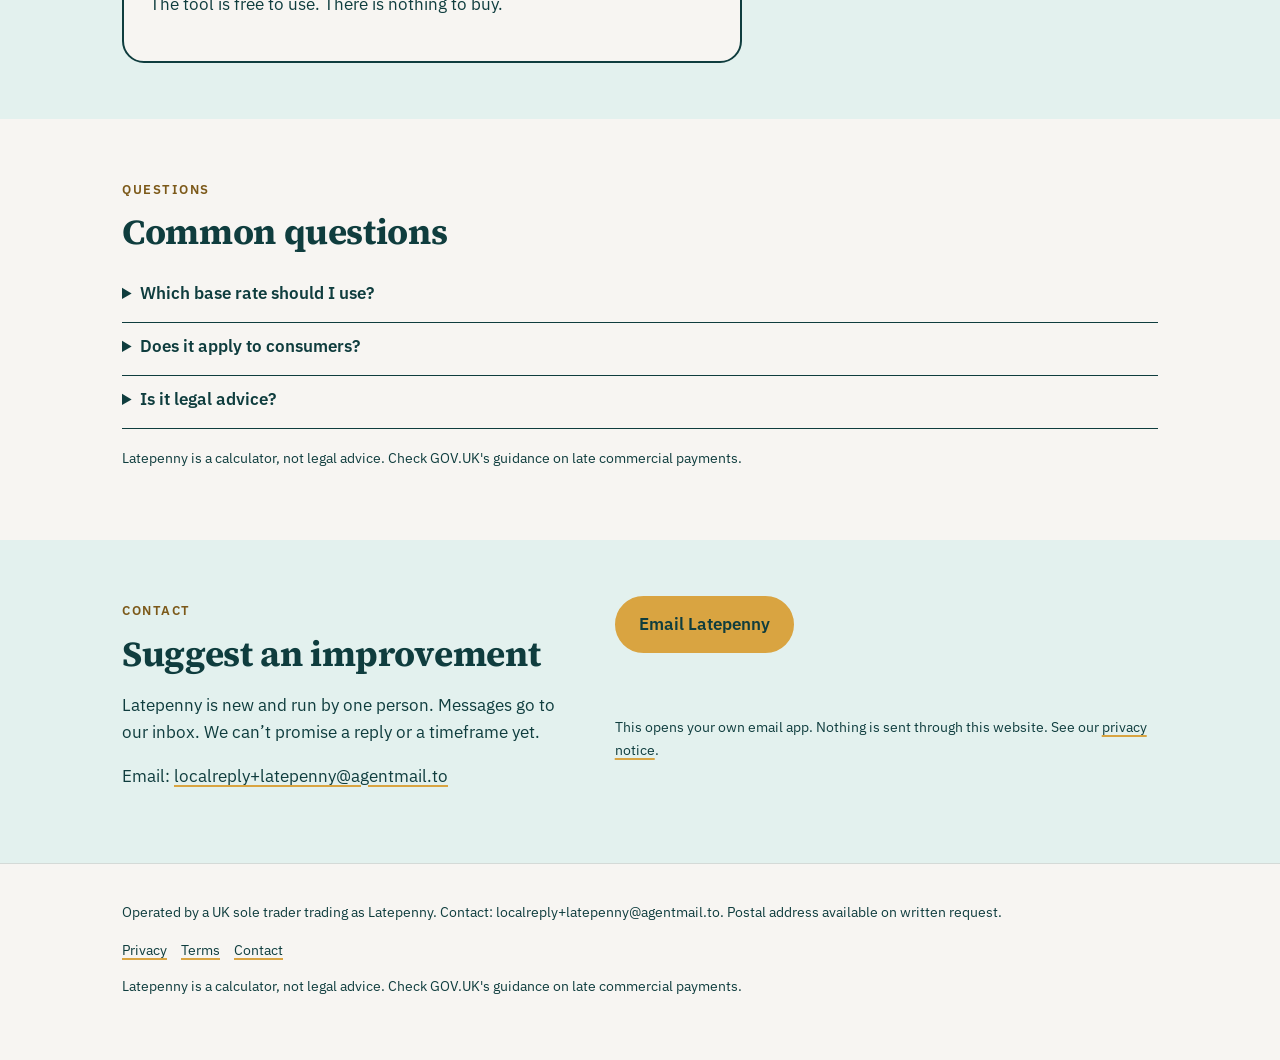
==== commit c0cc4d1b: "Publish site 2026-11-09 07:39 GMT" ====
--- a/index.html
+++ b/index.html
@@ -7,7 +7,7 @@
 <meta name="referrer" content="strict-origin-when-cross-origin">
 <title>Latepenny: What can you add to an overdue business invoice?</title>
 <meta name="description" content="A free calculator for statutory interest and fixed compensation on late business-to-business invoices.">
-<meta name="theme-color" content="#2C2C54">
+<meta name="theme-color" content="#0F3D3E">
 <meta property="og:type" content="website"><meta property="og:title" content="Latepenny: What can you add to an overdue business invoice?"><meta property="og:description" content="A free calculator for statutory interest and fixed compensation on late business-to-business invoices.">
 <meta property="og:image" content="https://evanturner557-del.github.io/latepenny/assets/og.png"><meta property="og:image:width" content="1200"><meta property="og:image:height" content="630">
 <meta property="og:image:alt" content="Latepenny: What can you add to an overdue business invoice?"><meta property="og:site_name" content="Latepenny"><meta property="og:locale" content="en_GB">
@@ -21,9 +21,9 @@
 </head>
 <body>
 <a class="skip" href="#main">Skip to content</a>
-<header><div class="wrap top"><a class="brand" href="./"><svg viewBox="0 0 64 64" aria-hidden="true" width="34" height="34"><path d="M32 0 64 32 32 64 0 32z" fill="#2C2C54"/><text x="32" y="43" text-anchor="middle" font-family="Georgia, serif" font-weight="700" font-size="30" fill="#F7F7FB">L</text><circle cx="50" cy="50" r="6" fill="#D9A441"/></svg>Latepenny</a><nav aria-label="Primary"><a href="#tool">The tool</a><a href="#faq">Questions</a><a href="#contact">Contact</a></nav></div></header>
+<header><div class="wrap top"><a class="brand" href="./"><svg viewBox="0 0 64 64" aria-hidden="true" width="34" height="34"><path d="M32 0 64 32 32 64 0 32z" fill="#0F3D3E"/><text x="32" y="43" text-anchor="middle" font-family="Georgia, serif" font-weight="700" font-size="30" fill="#F7F5F2">L</text><circle cx="50" cy="50" r="6" fill="#D9A441"/></svg>Latepenny</a><nav aria-label="Primary"><a href="#tool">The tool</a><a href="#faq">Questions</a><a href="#contact">Contact</a></nav></div></header>
 <main id="main">
-<section class="hero"><div class="wrap"><div><span class="eyebrow">Free tool · Free late payment interest calculator</span><h1>What can you add to an overdue business invoice?</h1><p class="lede">Under the UK&#x27;s late payment rules you can usually claim interest at 8% above the Bank of England base rate, plus fixed compensation. Enter the invoice and the base rate to see the figures.</p><div class="ctas"><a class="btn" href="#tool" data-cta="hero">Use the tool</a><a class="btn ghost" href="#faq" data-cta="hero-secondary">Questions</a></div></div><figure class="art"><svg viewBox="0 0 400 400" aria-hidden="true" focusable="false" class="motif"><rect x="80" y="50" width="240" height="310" rx="14" fill="#2C2C54"/><rect x="88" y="58" width="224" height="294" rx="8" fill="#F7F7FB"/><rect x="110" y="170" width="180" height="8" rx="4" fill="#E6E3F0"/><rect x="110" y="196" width="150" height="8" rx="4" fill="#E6E3F0"/><rect x="110" y="222" width="120" height="8" rx="4" fill="#E6E3F0"/><rect x="110" y="248" width="180" height="8" rx="4" fill="#E6E3F0"/><rect x="110" y="274" width="150" height="8" rx="4" fill="#E6E3F0"/><rect x="110" y="90" width="100" height="14" rx="7" fill="#D9A441"/><path d="M232 50 h88 v88z" fill="#E6E3F0"/><path d="M232 50 v88 h88z" fill="#D9A441"/><rect x="248" y="100" width="40" height="6" rx="3" fill="#2C2C54"/></svg><figcaption class="fine">Illustrative</figcaption></figure></div></section>
+<section class="hero"><div class="wrap"><div><span class="eyebrow">Free tool · Free late payment interest calculator</span><h1>What can you add to an overdue business invoice?</h1><p class="lede">Under the UK&#x27;s late payment rules you can usually claim interest at 8% above the Bank of England base rate, plus fixed compensation. Enter the invoice and the base rate to see the figures.</p><div class="ctas"><a class="btn" href="#tool" data-cta="hero">Use the tool</a><a class="btn ghost" href="#faq" data-cta="hero-secondary">Questions</a></div></div><figure class="art"><svg viewBox="0 0 400 400" aria-hidden="true" focusable="false" class="motif"><rect x="80" y="50" width="240" height="310" rx="14" fill="#0F3D3E"/><rect x="88" y="58" width="224" height="294" rx="8" fill="#F7F5F2"/><rect x="110" y="170" width="180" height="8" rx="4" fill="#E3F1EE"/><rect x="110" y="196" width="150" height="8" rx="4" fill="#E3F1EE"/><rect x="110" y="222" width="120" height="8" rx="4" fill="#E3F1EE"/><rect x="110" y="248" width="180" height="8" rx="4" fill="#E3F1EE"/><rect x="110" y="274" width="150" height="8" rx="4" fill="#E3F1EE"/><rect x="110" y="90" width="100" height="14" rx="7" fill="#D9A441"/><path d="M232 50 h88 v88z" fill="#E3F1EE"/><path d="M232 50 v88 h88z" fill="#D9A441"/><rect x="248" y="100" width="40" height="6" rx="3" fill="#0F3D3E"/></svg><figcaption class="fine">Illustrative</figcaption></figure></div></section>
 <section id="tool"><div class="wrap"><span class="eyebrow">Free, no sign-up</span><h2>A free calculator for statutory interest and fixed compensation on late business-to-business invoices.</h2><form class="tool" id="calc" novalidate><div class="row"><label for="t-amt">Invoice amount (£)</label><input type="number" id="t-amt" data-k="amt" value="1200" step="1" min="0" inputmode="decimal"></div><div class="row"><label for="t-days">Days overdue</label><input type="number" id="t-days" data-k="days" value="30" step="1" min="0" inputmode="decimal"></div><div class="row"><label for="t-base">Bank of England base rate (%), 3.75% as of 17 Sep 2026</label><input type="number" id="t-base" data-k="base" value="3.75" step="0.05" min="0" inputmode="decimal"></div><div class="result" id="result" role="status" aria-live="polite"></div><p class="fine">Calculated in your browser. Nothing is sent or stored.</p></form></div></section>
 <section class="tint" id="price"><div class="wrap"><span class="eyebrow">Cost</span><div class="pricebox"><p class="price">Free</p><p>The tool is free to use. There is nothing to buy.</p></div></div></section>
 <section id="faq"><div class="wrap"><span class="eyebrow">Questions</span><h2>Common questions</h2><details><summary>Which base rate should I use?</summary><p>The rate in force on 30 June or 31 December before the payment was due. Bank Rate was 3.75% as of the Bank of England&#x27;s 17 September 2026 decision (checked 21 October 2026); check the Bank of England&#x27;s website for the current figure.</p></details><details><summary>Does it apply to consumers?</summary><p>No. It&#x27;s for business-to-business invoices.</p></details><details><summary>Is it legal advice?</summary><p>No. GOV.UK&#x27;s guidance on late commercial payments is the authority.</p></details><p class="fine mt">Latepenny is a calculator, not legal advice. Check GOV.UK&#x27;s guidance on late commercial payments.</p></div></section>
--- a/assets/site.css
+++ b/assets/site.css
@@ -1,7 +1,7 @@
 @font-face{font-family:'Source Serif 4';font-weight:700;font-style:normal;font-display:swap;src:url(fonts/source-serif-4-latin-700-normal.woff2) format('woff2')}
 @font-face{font-family:'IBM Plex Sans';font-weight:400;font-style:normal;font-display:swap;src:url(fonts/ibm-plex-sans-latin-400-normal.woff2) format('woff2')}
 @font-face{font-family:'IBM Plex Sans';font-weight:600;font-style:normal;font-display:swap;src:url(fonts/ibm-plex-sans-latin-600-normal.woff2) format('woff2')}
-:root{--ink:#2C2C54;--paper:#F7F7FB;--acc:#D9A441;--acc-text:#7C5919;--on-acc:#2C2C54;--acc-btn:#D9A441;--soft:#E6E3F0;--on-ink:#F7F7FB;--r:22px;--br:999px;--head:'Source Serif 4', Georgia, serif;--body:'IBM Plex Sans', system-ui, sans-serif}
+:root{--ink:#0F3D3E;--paper:#F7F5F2;--acc:#D9A441;--acc-text:#7C5919;--on-acc:#0F3D3E;--acc-btn:#D9A441;--soft:#E3F1EE;--on-ink:#F7F5F2;--r:22px;--br:999px;--head:'Source Serif 4', Georgia, serif;--body:'IBM Plex Sans', system-ui, sans-serif}
 *,*::before,*::after{box-sizing:border-box}html{scroll-behavior:smooth}@media (prefers-reduced-motion:reduce){html{scroll-behavior:auto}*{transition:none!important}}
 body{margin:0;font-family:var(--body);color:var(--ink);background:var(--paper);line-height:1.6;font-size:17px;-webkit-font-smoothing:antialiased}
 h1,h2,h3{font-family:var(--head);line-height:1.15;margin:0 0 .5em;letter-spacing:-.01em}h1{font-size:clamp(2.1rem,5vw,3.6rem)}h2{font-size:clamp(1.5rem,3vw,2.2rem)}h3{font-size:1.15rem}
@@ -33,7 +33,6 @@
 .check h3{margin-top:18px}.check label{display:flex;gap:10px;align-items:flex-start;padding:6px 0}.check input{width:20px;height:20px;accent-color:var(--acc)}
 .legal{max-width:760px}.legal h2{font-size:1.3rem;margin-top:1.6em}
 .hero .wrap{display:grid;grid-template-columns:1.25fr .85fr;gap:48px;align-items:center}@media(max-width:800px){.hero .wrap{grid-template-columns:1fr}.hero .art{max-width:180px;margin-top:-8px}}
-/* polish 2026-11-08 */
 .mt{margin-top:18px}
 .tool{box-shadow:6px 6px 0 var(--ink)}
 .tool input[type=number],.tool input,.tool select{font-size:16px;min-height:44px}
